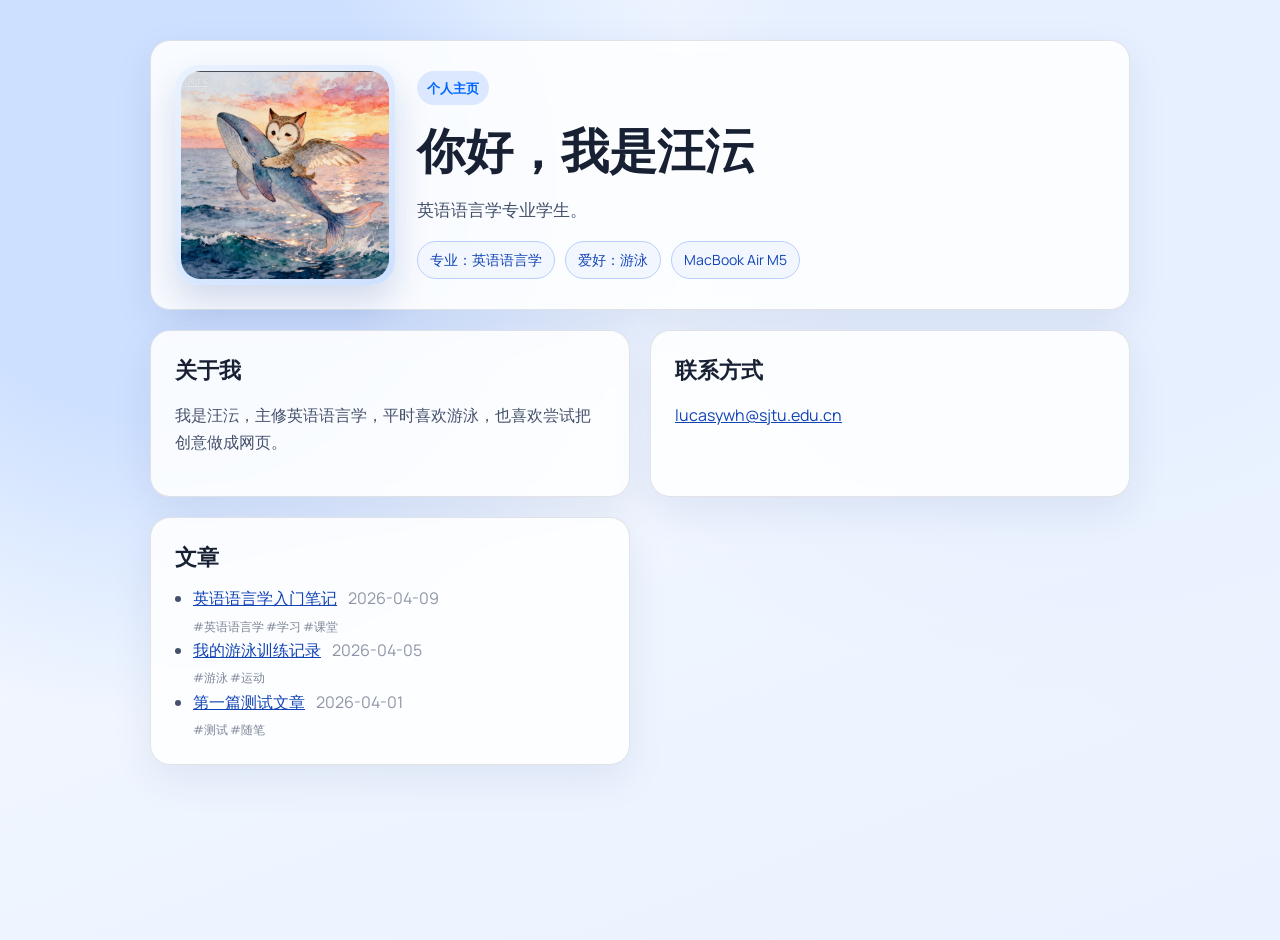
==== index.html @ 50a55cf5 "chore: remove goals and live time sections" ====
<!doctype html>
<html lang="zh-CN">
  <head>
    <meta charset="UTF-8" />
    <meta name="viewport" content="width=device-width, initial-scale=1.0" />
    <title>汪沄的个人主页</title>
    <link rel="preconnect" href="https://fonts.googleapis.com" />
    <link rel="preconnect" href="https://fonts.gstatic.com" crossorigin />
    <link
      href="https://fonts.googleapis.com/css2?family=Manrope:wght@400;600;800&display=swap"
      rel="stylesheet"
    />
    <link rel="stylesheet" href="style.css" />
  </head>
  <body>
    <main class="page">
      <section class="hero card reveal">
        <div class="hero-layout">
          <div class="avatar-wrap" id="avatar-wrap">
            <img id="avatar" src="avatar.jpg" alt="汪沄头像" class="avatar" />
          </div>
          <div class="hero-copy">
            <div class="hero-top">
              <p class="tag">个人主页</p>
            </div>
            <h1 id="hero-title">你好，我是汪沄</h1>
            <p class="subtitle" id="hero-subtitle">英语语言学专业学生。</p>
            <div class="chip-row">
              <span class="chip" id="chip-major">专业：英语语言学</span>
              <span class="chip" id="chip-hobby">爱好：游泳</span>
              <span class="chip">MacBook Air M5</span>
            </div>
          </div>
        </div>
      </section>

      <section class="grid">
        <article class="card reveal">
          <h2 id="about-title">关于我</h2>
          <p id="about-text">我是汪沄，主修英语语言学，平时喜欢游泳，也喜欢尝试把创意做成网页。</p>
        </article>

        <article class="card reveal">
          <h2 id="contact-title">联系方式</h2>
          <p>
            <a href="mailto:lucasywh@sjtu.edu.cn" id="contact-link">lucasywh@sjtu.edu.cn</a>
          </p>
        </article>
        <article class="card reveal">
          <h2>文章</h2>
          <ul id="post-list"></ul>
        </article>
      </section>
    </main>

    <script src="script.js"></script>
  </body>
</html>
---- style.css ----
:root {
  --bg: #f4f8ff;
  --card: rgba(255, 255, 255, 0.86);
  --text: #182134;
  --subtext: #45516b;
  --accent: #0066ff;
  --accent-soft: #dbe8ff;
  --border: rgba(24, 33, 52, 0.12);
  --shadow: 0 14px 40px rgba(0, 40, 120, 0.08);
}

* {
  box-sizing: border-box;
}

body {
  margin: 0;
  min-height: 100vh;
  font-family: "Manrope", "PingFang SC", "Microsoft YaHei", sans-serif;
  color: var(--text);
  background:
    radial-gradient(circle at 12% 18%, #cde0ff 0 18%, transparent 40%),
    radial-gradient(circle at 85% 12%, #e7f0ff 0 22%, transparent 45%),
    linear-gradient(160deg, #f7faff 0%, #eaf2ff 100%);
}

.page {
  width: min(980px, 92vw);
  margin: 40px auto;
  display: grid;
  gap: 20px;
}

.card {
  background: var(--card);
  border: 1px solid var(--border);
  border-radius: 20px;
  box-shadow: var(--shadow);
  backdrop-filter: blur(6px);
  padding: 24px;
  transition:
    transform 0.35s ease,
    box-shadow 0.35s ease,
    border-color 0.35s ease;
}

.card:hover {
  transform: translateY(-6px);
  box-shadow: 0 22px 48px rgba(0, 40, 120, 0.12);
  border-color: rgba(18, 68, 181, 0.28);
}

.hero-layout {
  display: grid;
  grid-template-columns: 220px minmax(0, 1fr);
  gap: 22px;
  align-items: center;
}

.hero-copy {
  min-width: 0;
}

.avatar-wrap {
  width: 220px;
  height: 220px;
  border-radius: 24px;
  padding: 6px;
  background: linear-gradient(145deg, #eaf2ff 0%, #cde0ff 100%);
  box-shadow: 0 18px 35px rgba(14, 53, 142, 0.16);
  transition: transform 0.2s ease;
}

.avatar {
  width: 100%;
  height: 100%;
  object-fit: cover;
  border-radius: 20px;
  display: block;
}

.hero-top {
  display: flex;
  align-items: center;
  justify-content: space-between;
  gap: 12px;
}

.hero h1 {
  font-size: clamp(28px, 5vw, 48px);
  margin: 0;
}

.tag {
  display: inline-block;
  margin: 0 0 12px;
  padding: 6px 10px;
  border-radius: 999px;
  background: var(--accent-soft);
  color: var(--accent);
  font-weight: 700;
  font-size: 13px;
}

.lang-btn {
  border: 1px solid #b8cdf9;
  color: #1244b5;
  background: #f2f7ff;
  border-radius: 999px;
  padding: 7px 12px;
  font-size: 13px;
  font-weight: 700;
  cursor: pointer;
  transition: transform 0.2s ease;
}

.lang-btn:hover {
  background: #e6f0ff;
  transform: translateY(-1px);
}

.lang-btn:active {
  transform: scale(0.96);
}

.subtitle {
  margin: 12px 0 0;
  color: var(--subtext);
  font-size: 17px;
  line-height: 1.6;
}

.chip-row {
  margin-top: 18px;
  display: flex;
  flex-wrap: wrap;
  gap: 10px;
}

.chip {
  border: 1px solid #b8cdf9;
  color: #1244b5;
  border-radius: 999px;
  padding: 8px 12px;
  font-size: 14px;
  background: #f2f7ff;
}

.grid {
  display: grid;
  grid-template-columns: repeat(2, minmax(0, 1fr));
  gap: 20px;
}

h2 {
  margin-top: 0;
  margin-bottom: 12px;
  font-size: 22px;
}

p,
li {
  color: var(--subtext);
  line-height: 1.7;
}

a {
  color: #1244b5;
}

ul {
  margin: 0;
  padding-left: 18px;
}

.wide {
  grid-column: 1 / -1;
}

.time {
  margin: 0;
  font-size: clamp(34px, 8vw, 56px);
  font-weight: 800;
  color: #0f2f7f;
  letter-spacing: 0.06em;
}

.hint {
  margin-top: 8px;
  font-size: 14px;
}

.reveal {
  opacity: 0;
  transform: translateY(18px);
}

.reveal.show {
  animation: riseIn 0.7s ease forwards;
}

@keyframes riseIn {
  from {
    opacity: 0;
    transform: translateY(18px);
  }
  to {
    opacity: 1;
    transform: translateY(0);
  }
}

@media (max-width: 760px) {
  .page {
    margin: 24px auto;
  }

  .hero-layout {
    grid-template-columns: 1fr;
  }

  .avatar-wrap {
    width: min(280px, 100%);
    height: min(280px, 75vw);
    margin: 0 auto;
  }

  .grid {
    grid-template-columns: 1fr;
  }
}
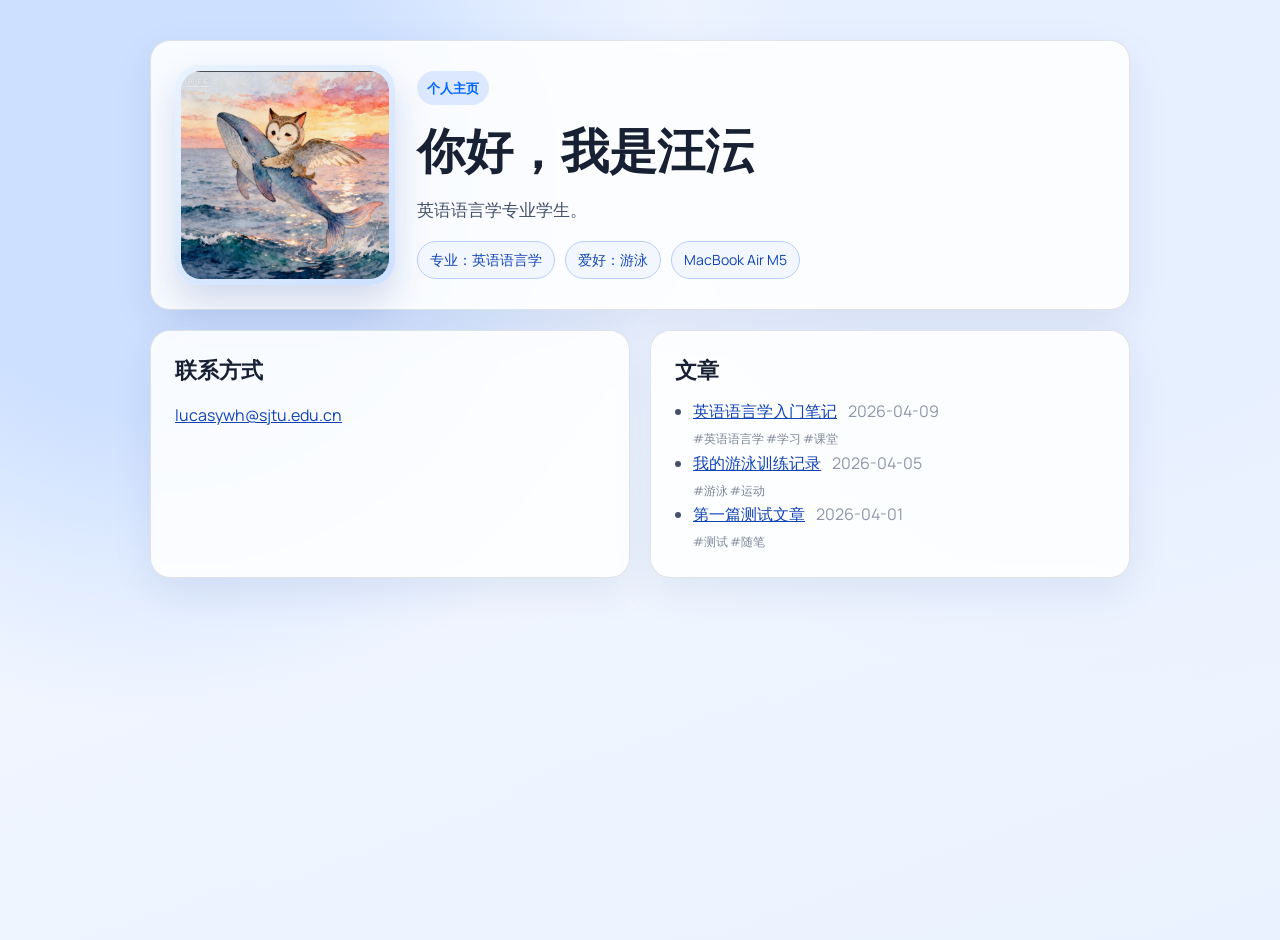
==== commit c96ebf39: "chore: remove about section from homepage" ====
--- a/index.html
+++ b/index.html
@@ -36,11 +36,6 @@
 
       <section class="grid">
         <article class="card reveal">
-          <h2 id="about-title">关于我</h2>
-          <p id="about-text">我是汪沄，主修英语语言学，平时喜欢游泳，也喜欢尝试把创意做成网页。</p>
-        </article>
-
-        <article class="card reveal">
           <h2 id="contact-title">联系方式</h2>
           <p>
             <a href="mailto:lucasywh@sjtu.edu.cn" id="contact-link">lucasywh@sjtu.edu.cn</a>
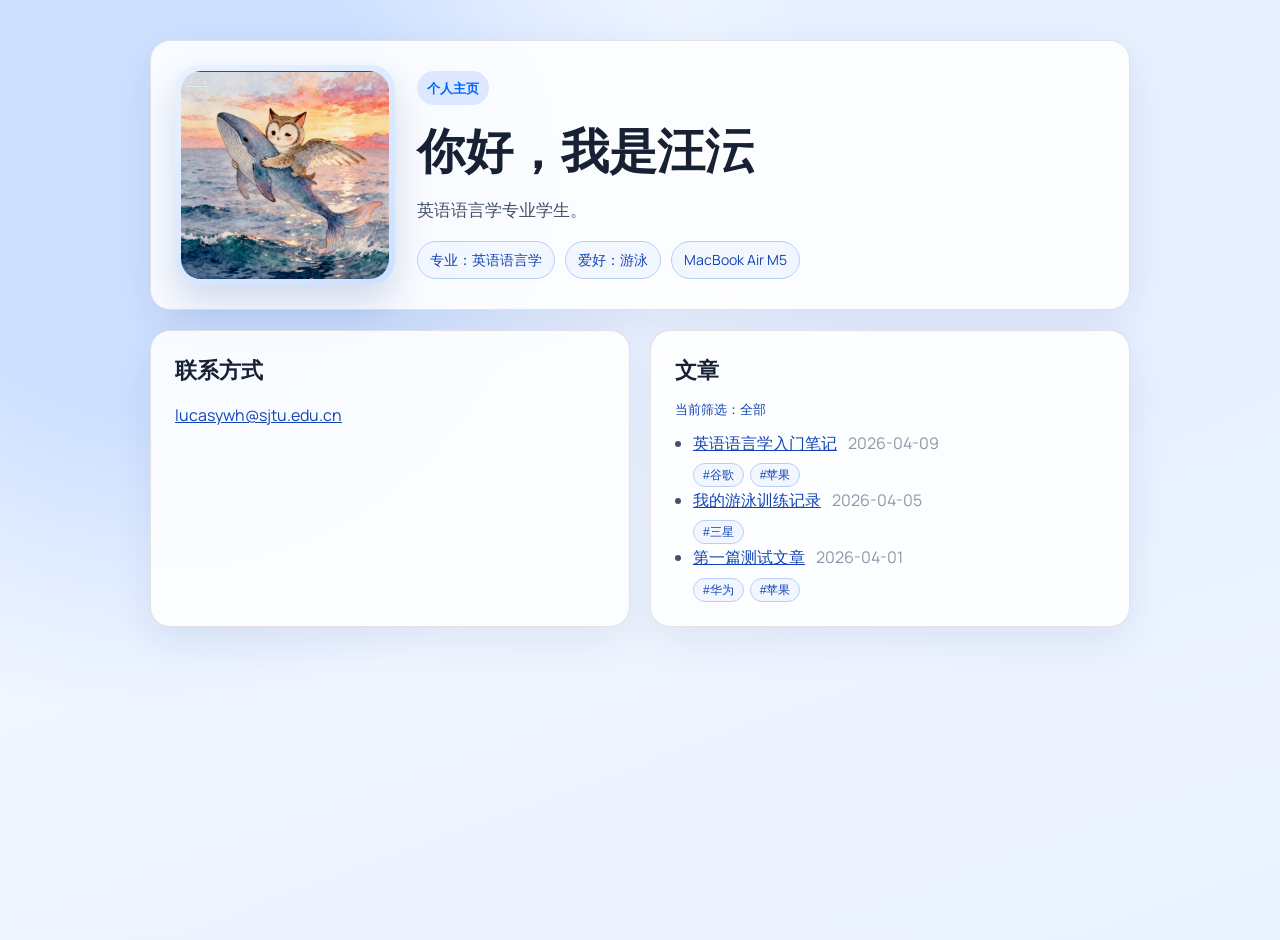
==== commit aeff516c: "enable auto posts" ====
--- a/index.html
+++ b/index.html
@@ -43,6 +43,7 @@
         </article>
         <article class="card reveal">
           <h2>文章</h2>
+          <p id="post-filter-status" class="post-filter-status">当前筛选：全部</p>
           <ul id="post-list"></ul>
         </article>
       </section>
--- a/style.css
+++ b/style.css
@@ -229,3 +229,38 @@
     grid-template-columns: 1fr;
   }
 }
+
+.post-tags {
+  display: flex;
+  flex-wrap: wrap;
+  gap: 6px;
+  margin-top: 6px;
+}
+
+.post-tag-chip {
+  display: inline-block;
+  border: 1px solid #b8cdf9;
+  border-radius: 999px;
+  background: #f2f7ff;
+  color: #1244b5;
+  font-size: 12px;
+  line-height: 1;
+  padding: 5px 9px;
+}
+
+.post-filter-status {
+  margin: 0 0 10px;
+  font-size: 13px;
+  color: #1244b5;
+}
+
+.post-tag-chip {
+  cursor: pointer;
+  transition: background-color 0.2s ease, color 0.2s ease, border-color 0.2s ease;
+}
+
+.post-tag-chip.active {
+  background: #1244b5;
+  border-color: #1244b5;
+  color: #ffffff;
+}
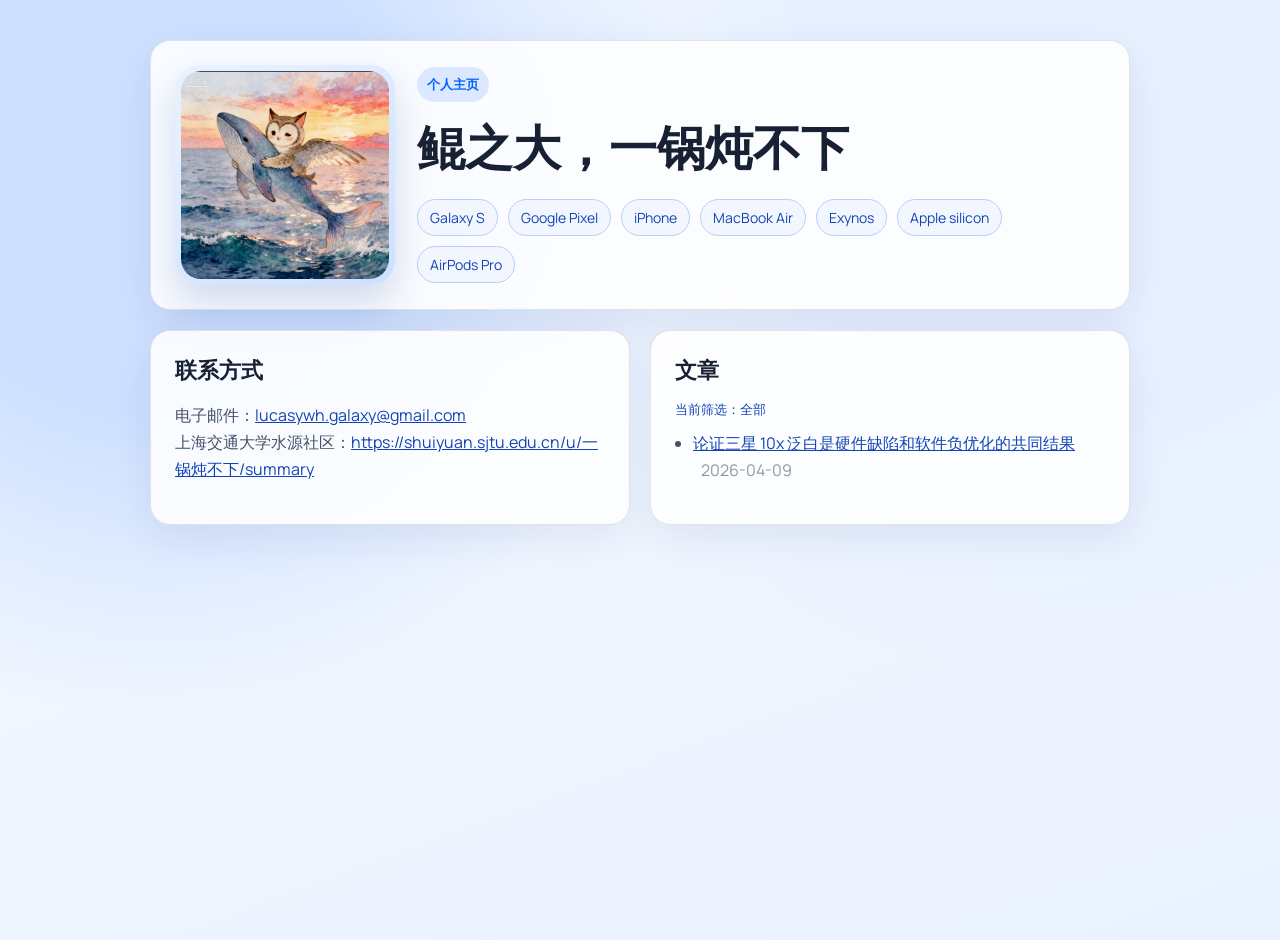
==== commit 733b6c1b: "temp" ====
--- a/index.html
+++ b/index.html
@@ -23,12 +23,15 @@
             <div class="hero-top">
               <p class="tag">个人主页</p>
             </div>
-            <h1 id="hero-title">你好，我是汪沄</h1>
-            <p class="subtitle" id="hero-subtitle">英语语言学专业学生。</p>
+            <h1 id="hero-title">鲲之大，一锅炖不下</h1>
             <div class="chip-row">
-              <span class="chip" id="chip-major">专业：英语语言学</span>
-              <span class="chip" id="chip-hobby">爱好：游泳</span>
-              <span class="chip">MacBook Air M5</span>
+              <span class="chip">Galaxy S</span>
+              <span class="chip">Google Pixel</span>
+              <span class="chip">iPhone</span>
+              <span class="chip">MacBook Air</span>
+              <span class="chip">Exynos</span>
+              <span class="chip">Apple silicon</span>
+              <span class="chip">AirPods Pro</span>
             </div>
           </div>
         </div>
@@ -38,7 +41,8 @@
         <article class="card reveal">
           <h2 id="contact-title">联系方式</h2>
           <p>
-            <a href="mailto:lucasywh@sjtu.edu.cn" id="contact-link">lucasywh@sjtu.edu.cn</a>
+            电子邮件：<a href="mailto:lucasywh.galaxy@gmail.com" id="contact-link">lucasywh.galaxy@gmail.com</a><br />
+            上海交通大学水源社区：<a href="https://shuiyuan.sjtu.edu.cn/u/%E4%B8%80%E9%94%85%E7%82%96%E4%B8%8D%E4%B8%8B/summary" target="_blank" rel="noopener noreferrer">https://shuiyuan.sjtu.edu.cn/u/一锅炖不下/summary</a>
           </p>
         </article>
         <article class="card reveal">
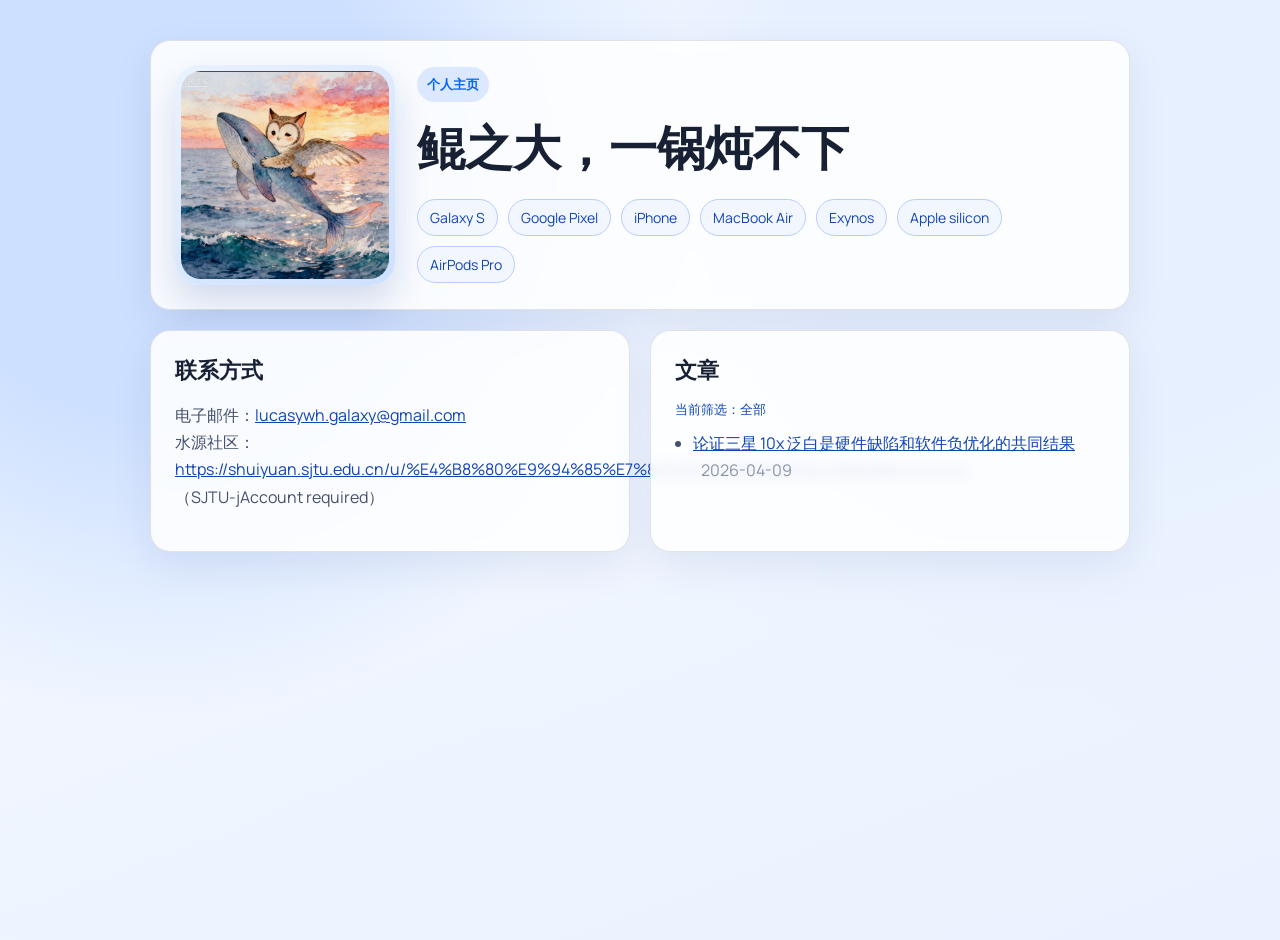
==== commit 720a5615: "update" ====
--- a/index.html
+++ b/index.html
@@ -42,7 +42,7 @@
           <h2 id="contact-title">联系方式</h2>
           <p>
             电子邮件：<a href="mailto:lucasywh.galaxy@gmail.com" id="contact-link">lucasywh.galaxy@gmail.com</a><br />
-            上海交通大学水源社区：<a href="https://shuiyuan.sjtu.edu.cn/u/%E4%B8%80%E9%94%85%E7%82%96%E4%B8%8D%E4%B8%8B/summary" target="_blank" rel="noopener noreferrer">https://shuiyuan.sjtu.edu.cn/u/一锅炖不下/summary</a>
+            水源社区：<a href="https://shuiyuan.sjtu.edu.cn/u/%E4%B8%80%E9%94%85%E7%82%96%E4%B8%8D%E4%B8%8B/summary" target="_blank" rel="noopener noreferrer">https://shuiyuan.sjtu.edu.cn/u/%E4%B8%80%E9%94%85%E7%82%96%E4%B8%8D%E4%B8%8B/summary</a>（SJTU-jAccount required）
           </p>
         </article>
         <article class="card reveal">
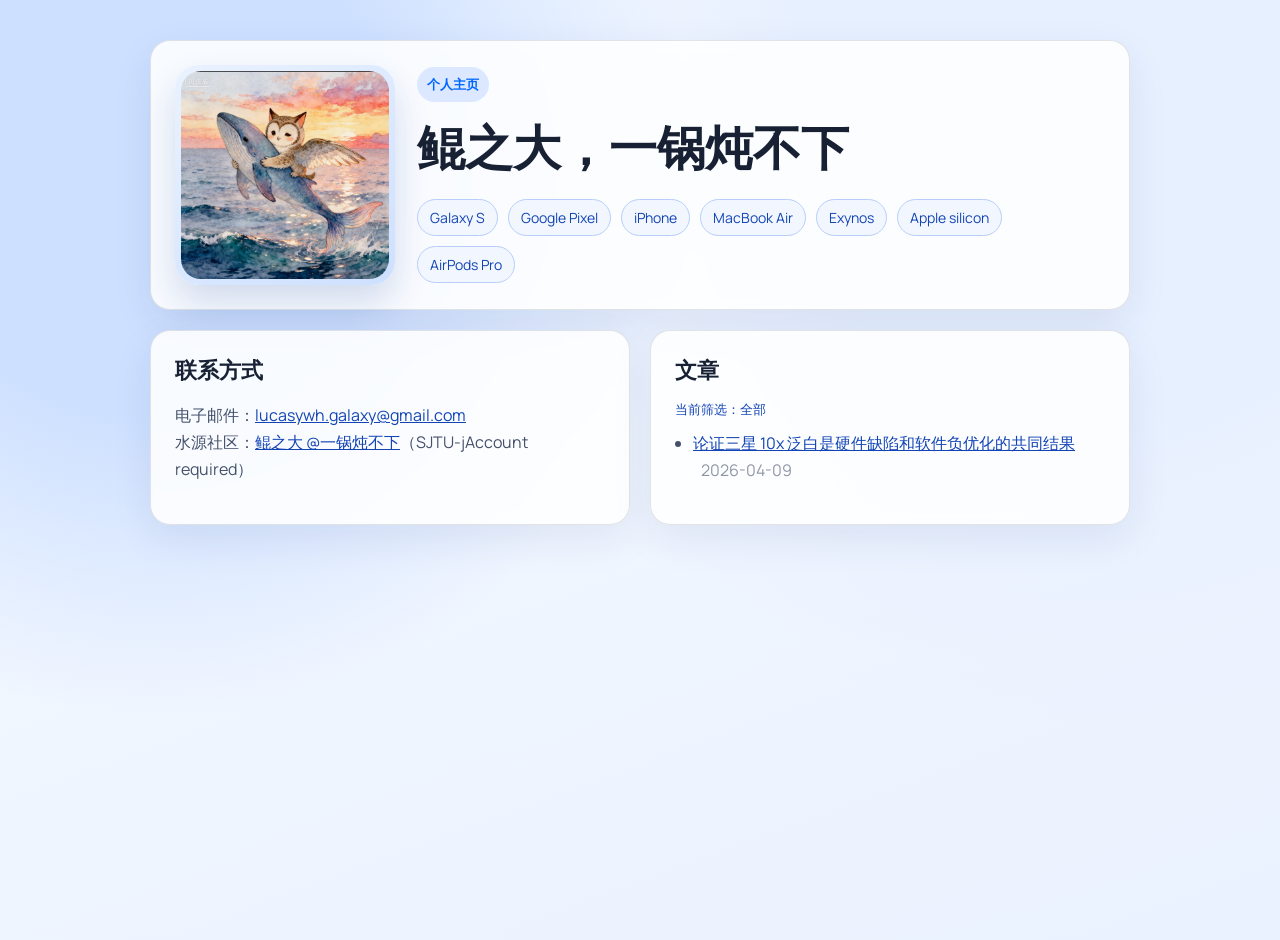
==== commit 63e826c0: "update" ====
--- a/index.html
+++ b/index.html
@@ -42,7 +42,7 @@
           <h2 id="contact-title">联系方式</h2>
           <p>
             电子邮件：<a href="mailto:lucasywh.galaxy@gmail.com" id="contact-link">lucasywh.galaxy@gmail.com</a><br />
-            水源社区：<a href="https://shuiyuan.sjtu.edu.cn/u/%E4%B8%80%E9%94%85%E7%82%96%E4%B8%8D%E4%B8%8B/summary" target="_blank" rel="noopener noreferrer">https://shuiyuan.sjtu.edu.cn/u/%E4%B8%80%E9%94%85%E7%82%96%E4%B8%8D%E4%B8%8B/summary</a>（SJTU-jAccount required）
+            水源社区：<a href="https://shuiyuan.sjtu.edu.cn/u/%E4%B8%80%E9%94%85%E7%82%96%E4%B8%8D%E4%B8%8B/summary" target="_blank" rel="noopener noreferrer">鲲之大 @一锅炖不下</a>（SJTU-jAccount required）
           </p>
         </article>
         <article class="card reveal">
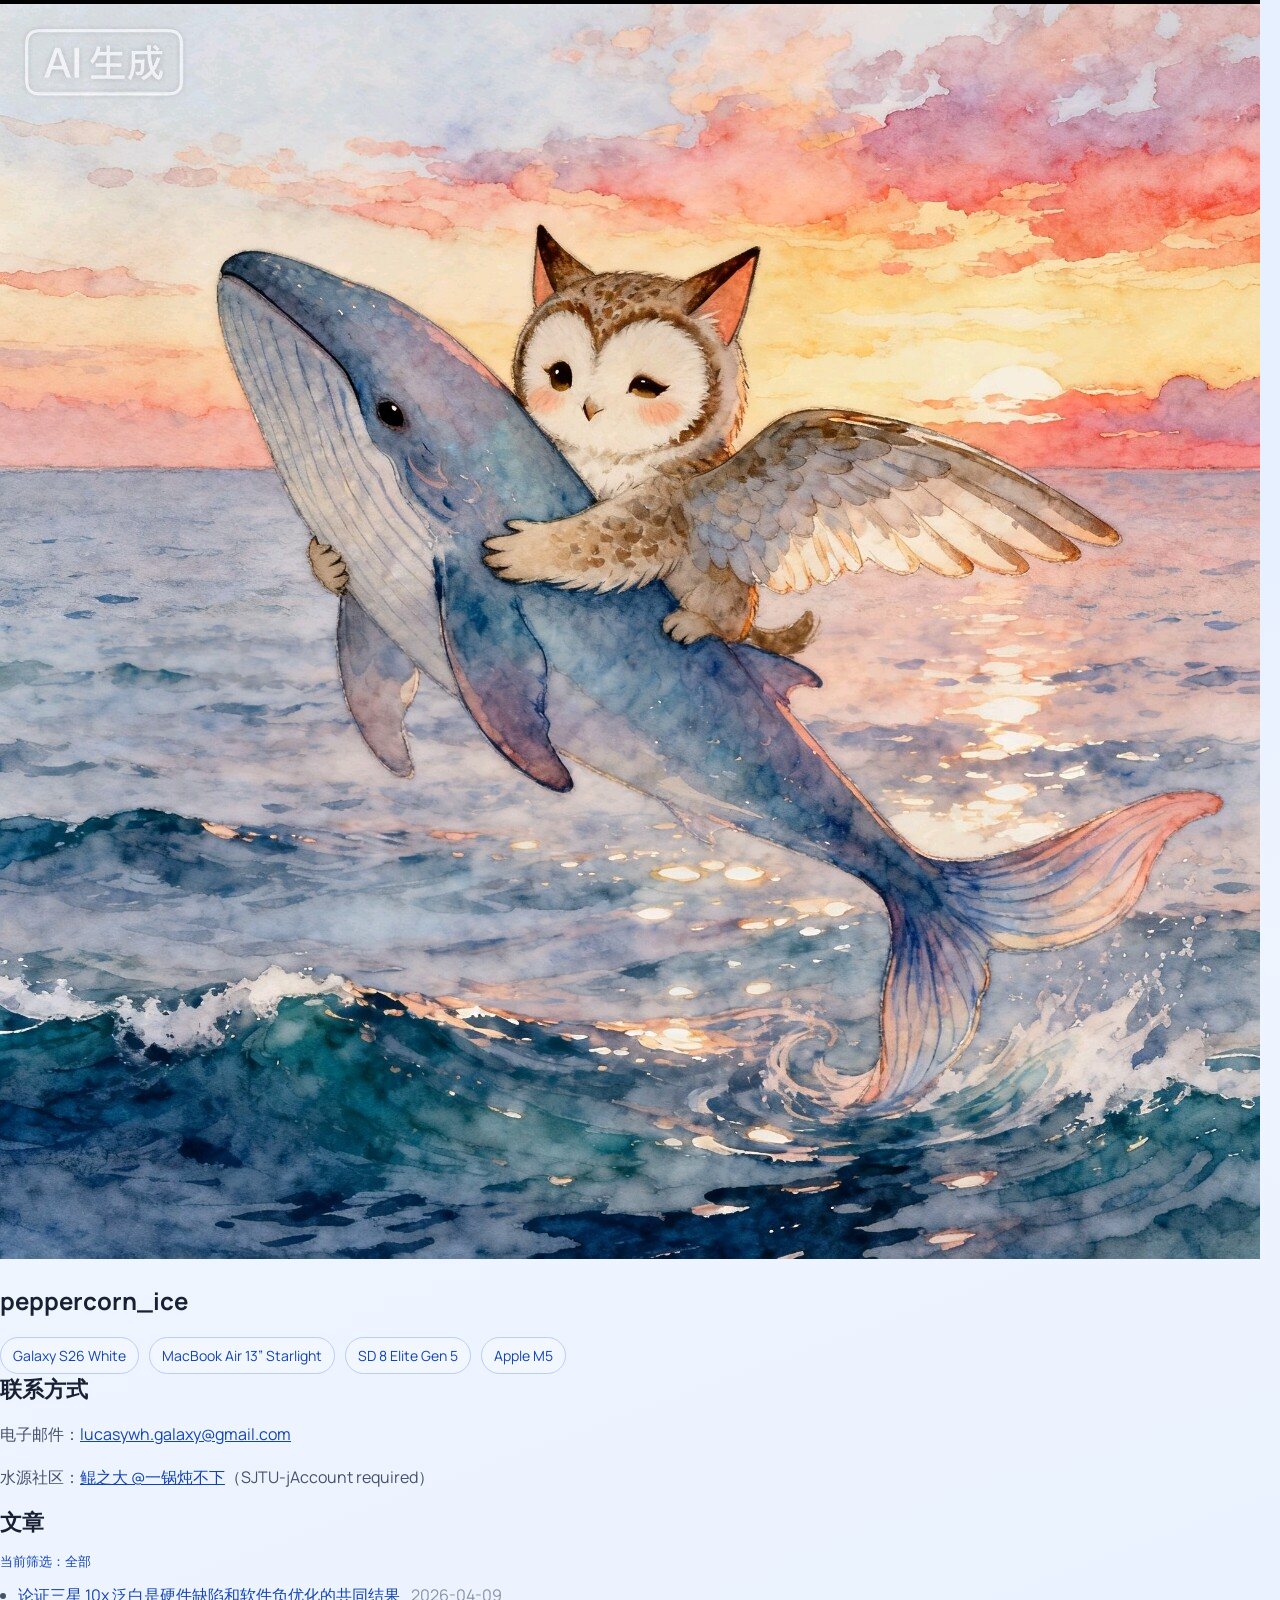
==== commit 27fede76: "update" ====
--- a/index.html
+++ b/index.html
@@ -13,43 +13,40 @@
     <link rel="stylesheet" href="style.css" />
   </head>
   <body>
-    <main class="page">
-      <section class="hero card reveal">
-        <div class="hero-layout">
-          <div class="avatar-wrap" id="avatar-wrap">
-            <img id="avatar" src="avatar.jpg" alt="汪沄头像" class="avatar" />
+    <main class="homepage">
+      <section class="profile-header">
+        <div class="profile-avatar-wrap" id="avatar-wrap">
+          <img id="avatar" src="avatar.jpg" alt="汪沄头像" class="profile-avatar" />
+        </div>
+
+        <div class="profile-main">
+          <h1 id="hero-title">peppercorn_ice</h1>
+
+          <div class="chip-row">
+            <span class="chip">Galaxy S26 White</span>
+            <span class="chip">MacBook Air 13” Starlight</span>
+            <span class="chip">SD 8 Elite Gen 5</span>
+            <span class="chip">Apple M5</span>
           </div>
-          <div class="hero-copy">
-            <div class="hero-top">
-              <p class="tag">个人主页</p>
-            </div>
-            <h1 id="hero-title">鲲之大，一锅炖不下</h1>
-            <div class="chip-row">
-              <span class="chip">Galaxy S</span>
-              <span class="chip">Google Pixel</span>
-              <span class="chip">iPhone</span>
-              <span class="chip">MacBook Air</span>
-              <span class="chip">Exynos</span>
-              <span class="chip">Apple silicon</span>
-              <span class="chip">AirPods Pro</span>
-            </div>
+
+          <div class="contact-block">
+            <h2 id="contact-title">联系方式</h2>
+            <p>
+              电子邮件：<a href="mailto:lucasywh.galaxy@gmail.com" id="contact-link">lucasywh.galaxy@gmail.com</a>
+            </p>
+            <p>
+              水源社区：<a href="https://shuiyuan.sjtu.edu.cn/u/%E4%B8%80%E9%94%85%E7%82%96%E4%B8%8D%E4%B8%8B/summary" target="_blank" rel="noopener noreferrer">鲲之大 @一锅炖不下</a>（SJTU-jAccount required）
+            </p>
           </div>
         </div>
       </section>
 
-      <section class="grid">
-        <article class="card reveal">
-          <h2 id="contact-title">联系方式</h2>
-          <p>
-            电子邮件：<a href="mailto:lucasywh.galaxy@gmail.com" id="contact-link">lucasywh.galaxy@gmail.com</a><br />
-            水源社区：<a href="https://shuiyuan.sjtu.edu.cn/u/%E4%B8%80%E9%94%85%E7%82%96%E4%B8%8D%E4%B8%8B/summary" target="_blank" rel="noopener noreferrer">鲲之大 @一锅炖不下</a>（SJTU-jAccount required）
-          </p>
-        </article>
-        <article class="card reveal">
+      <section class="posts-feed">
+        <div class="posts-head">
           <h2>文章</h2>
           <p id="post-filter-status" class="post-filter-status">当前筛选：全部</p>
-          <ul id="post-list"></ul>
-        </article>
+        </div>
+        <ul id="post-list" class="post-list"></ul>
       </section>
     </main>
 
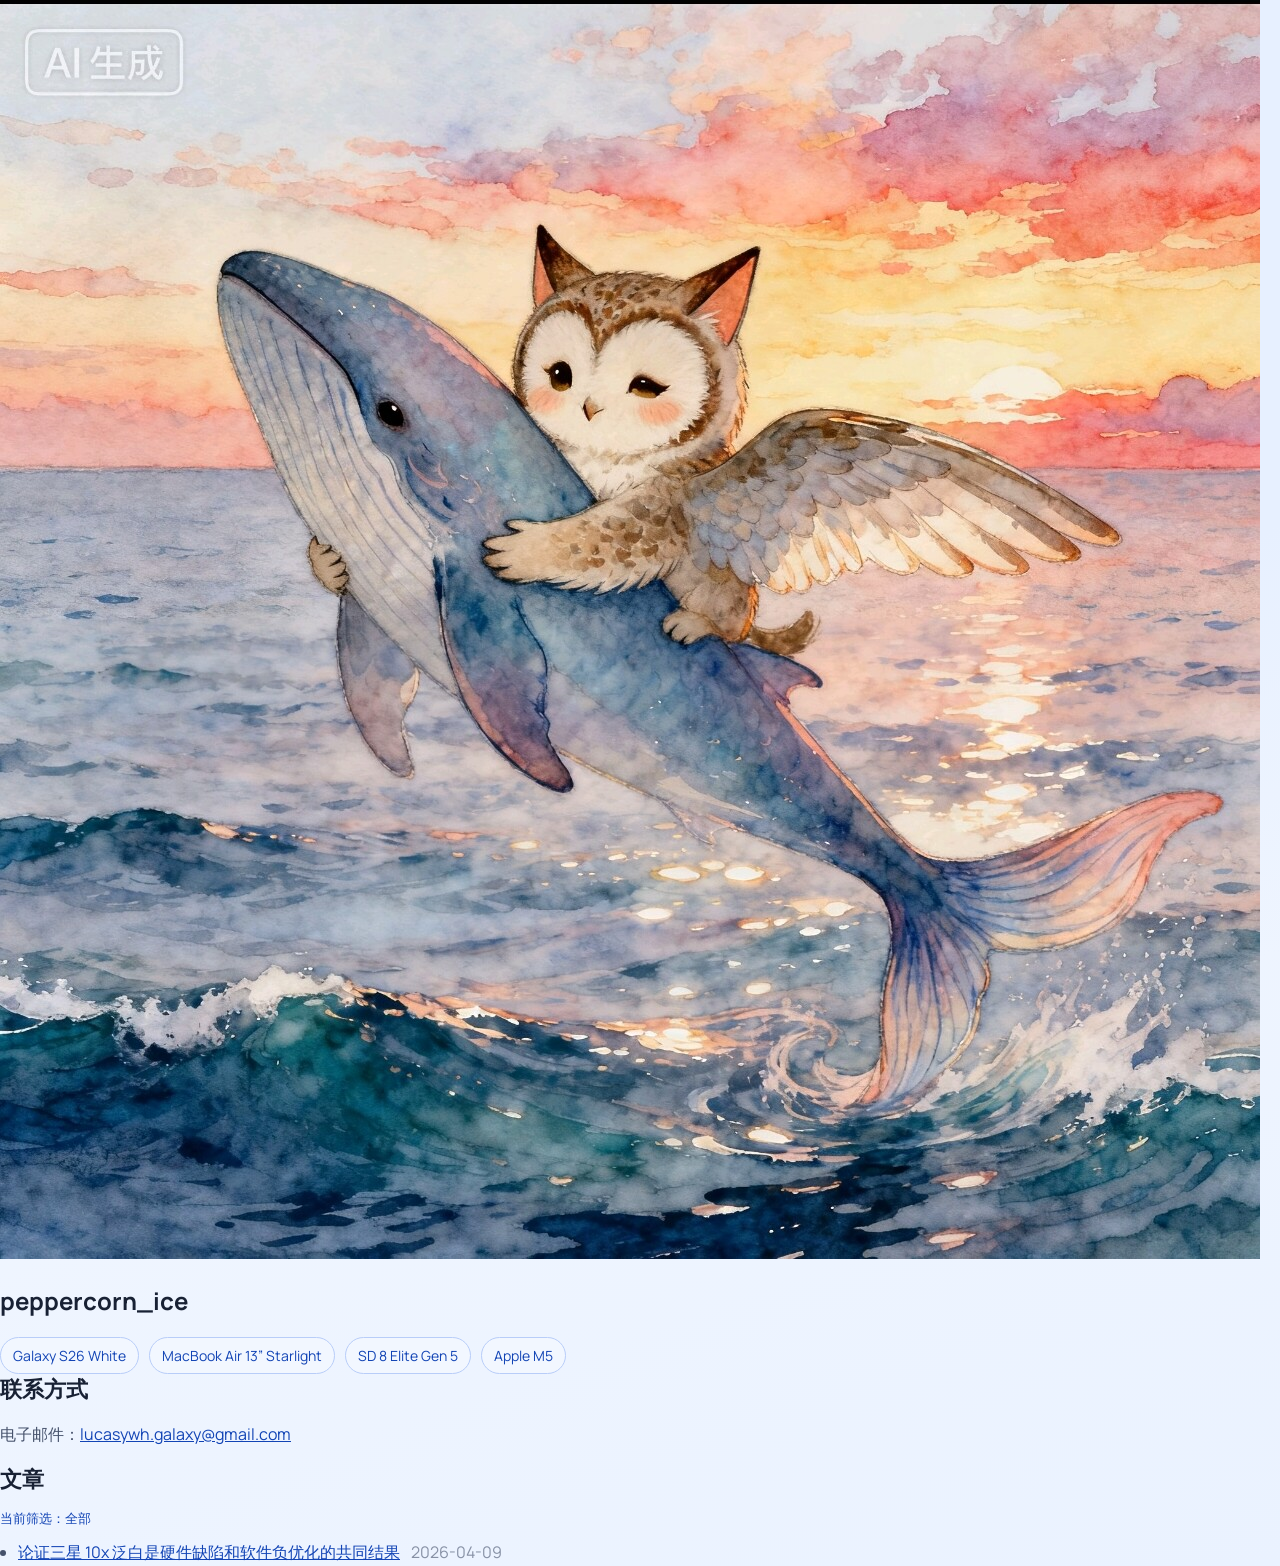
==== commit 0a72d6b7: "update" ====
--- a/index.html
+++ b/index.html
@@ -34,9 +34,6 @@
             <p>
               电子邮件：<a href="mailto:lucasywh.galaxy@gmail.com" id="contact-link">lucasywh.galaxy@gmail.com</a>
             </p>
-            <p>
-              水源社区：<a href="https://shuiyuan.sjtu.edu.cn/u/%E4%B8%80%E9%94%85%E7%82%96%E4%B8%8D%E4%B8%8B/summary" target="_blank" rel="noopener noreferrer">鲲之大 @一锅炖不下</a>（SJTU-jAccount required）
-            </p>
           </div>
         </div>
       </section>
